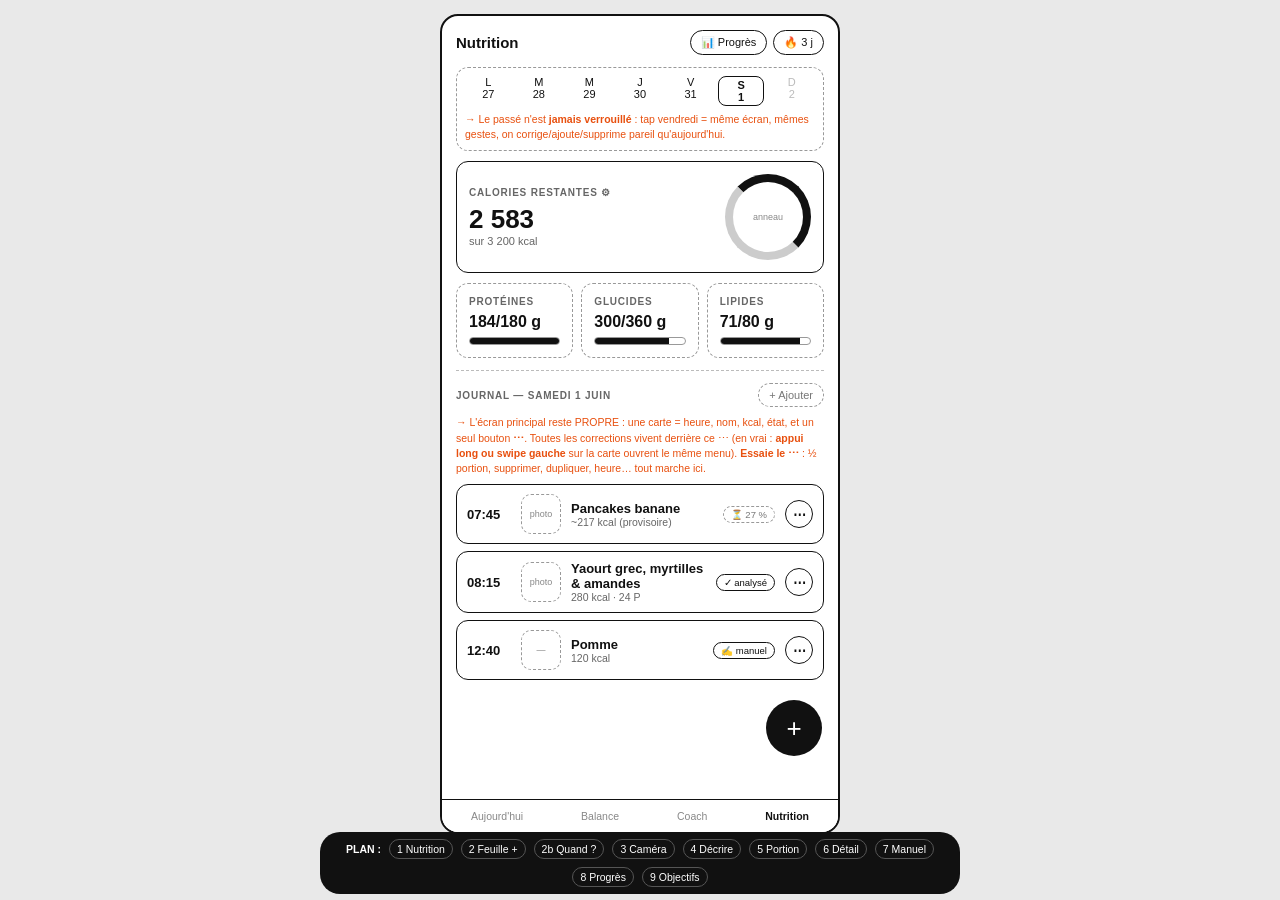
==== blueprint-nutrition.html @ a374f102 "Blueprint Nutrition v3 : couche corrections vie-réelle — menu ⋯ par carte (fractions ½/¼/×2, dupliqu" ====
<!doctype html>
<html lang="fr">
<head>
<meta charset="utf-8">
<meta name="viewport" content="width=device-width,initial-scale=1">
<title>FLINT — Blueprint Nutrition v3 (architecture, zéro design)</title>
<style>
*{box-sizing:border-box;margin:0;font-family:-apple-system,'Helvetica Neue',Arial,sans-serif}
body{background:#E9E9E9;color:#111;display:flex;justify-content:center;padding:14px 0 40px}
.phone{width:400px;max-width:100vw;background:#fff;min-height:820px;position:relative;border:2px solid #111;border-radius:18px;overflow:hidden}
.tools{position:fixed;left:50%;transform:translateX(-50%);bottom:6px;z-index:99;background:#111;color:#fff;font-size:10.5px;padding:7px 10px;border-radius:20px;display:flex;gap:8px;flex-wrap:wrap;justify-content:center;max-width:96vw}
.tools a{color:#fff;text-decoration:none;border:1px solid #555;border-radius:10px;padding:3px 7px;cursor:pointer;white-space:nowrap}
.tools a:hover{background:#333}
.scr{display:none;padding:14px 14px 90px}
.scr.on{display:block}
.bar{display:flex;align-items:center;justify-content:space-between;gap:8px;margin-bottom:12px}
.bar .t{font-weight:800;font-size:15px}
.btn,.chip{border:1.5px solid #111;border-radius:10px;padding:7px 10px;font-size:12px;background:#fff;cursor:pointer;display:inline-flex;align-items:center;gap:6px}
.btn.pri{background:#111;color:#fff}
.chip{border-radius:20px;font-size:11px;padding:5px 10px}
.chip.ghost{border-style:dashed;color:#777;border-color:#999}
.chip.on{background:#111;color:#fff}
.box{border:1.5px dashed #999;border-radius:12px;padding:12px;margin-bottom:10px}
.box.solid{border-style:solid;border-color:#111}
.k{font-size:10px;font-weight:800;letter-spacing:.08em;text-transform:uppercase;color:#666;margin-bottom:6px}
.big{font-size:26px;font-weight:800}
.row{display:flex;align-items:center;gap:10px}
.row .sp{flex:1}
.grid2{display:grid;grid-template-columns:1fr 1fr;gap:8px}
.grid3{display:grid;grid-template-columns:1fr 1fr 1fr;gap:8px}
.note{display:block;font-size:10.5px;color:#E8500F;margin-top:6px;line-height:1.45}
.note b{font-weight:800}
.thumb{width:40px;height:40px;border:1.5px dashed #999;border-radius:10px;display:grid;place-items:center;font-size:9px;color:#888;flex:none}
.meal{border:1.5px solid #111;border-radius:12px;padding:9px 10px;margin-bottom:7px;cursor:pointer;background:#fff;display:flex;align-items:center;gap:10px}
.meal.hl{outline:3px solid #E8500F}
.meal .hr{font-size:13px;font-weight:800;width:44px;flex:none;font-variant-numeric:tabular-nums}
.meal .mid{min-width:0}
.meal .nm{font-size:13px;font-weight:700}
.meal .st{font-size:10.5px;color:#666}
.state{font-size:9.5px;border:1px solid #111;border-radius:10px;padding:2px 7px;white-space:nowrap;margin-left:auto;flex:none}
.state.pend{border-style:dashed;color:#777;border-color:#999}
.dots{width:28px;height:28px;border:1.5px solid #111;border-radius:50%;display:grid;place-items:center;font-weight:800;flex:none;font-size:13px}
.fab{position:absolute;right:16px;bottom:76px;width:56px;height:56px;border-radius:50%;background:#111;color:#fff;font-size:26px;display:grid;place-items:center;cursor:pointer;z-index:5}
.nav{position:absolute;left:0;right:0;bottom:0;border-top:1.5px solid #111;background:#fff;display:flex;justify-content:space-around;padding:10px 0;font-size:10.5px}
.nav span{cursor:pointer;color:#888}.nav .on{color:#111;font-weight:800}
.ring{width:86px;height:86px;border:8px solid #ccc;border-top-color:#111;border-right-color:#111;border-radius:50%;flex:none;display:grid;place-items:center;font-size:9px;color:#888}
.mini{width:100%;height:8px;border:1px solid #999;border-radius:6px;margin-top:6px;overflow:hidden}
.mini i{display:block;height:100%;background:#111}
.tabs{display:flex;gap:6px;margin-bottom:10px;flex-wrap:wrap}
.input{border:1.5px solid #111;border-radius:12px;padding:11px;font-size:13px;color:#888;margin-bottom:10px;cursor:text}
.li{display:flex;align-items:center;gap:10px;border:1.5px solid #111;border-radius:12px;padding:9px 10px;margin-bottom:7px}
.li .n{font-size:13px;font-weight:700}
.li .d{font-size:10.5px;color:#666}
.plus{margin-left:auto;width:32px;height:32px;border:1.5px solid #111;border-radius:50%;display:grid;place-items:center;font-weight:800;cursor:pointer;flex:none}
.stp{display:flex;align-items:center;gap:12px;border:1.5px solid #111;border-radius:12px;padding:9px 12px;justify-content:center;font-weight:800}
.stp b{font-size:18px;cursor:pointer;padding:0 8px;user-select:none}
.sheet{position:absolute;left:8px;right:8px;bottom:70px;background:#fff;border:2px solid #111;border-radius:16px;padding:14px;z-index:9}
.opt{border:1.5px solid #111;border-radius:12px;padding:14px 10px;text-align:center;font-size:12.5px;font-weight:700;cursor:pointer}
.opt small{display:block;font-weight:400;font-size:10px;color:#666;margin-top:3px}
.opt.pri{border-width:2.5px}
.cam{border:2px solid #111;border-radius:14px;background:#ddd;height:300px;position:relative;margin-bottom:10px}
.cam .corner{position:absolute;width:26px;height:26px;border:3px solid #111}
.cam .c1{top:12px;left:12px;border-right:0;border-bottom:0}.cam .c2{top:12px;right:12px;border-left:0;border-bottom:0}
.cam .c3{bottom:12px;left:12px;border-right:0;border-top:0}.cam .c4{bottom:12px;right:12px;border-left:0;border-top:0}
.cam .lab{position:absolute;inset:0;display:grid;place-items:center;color:#888;font-size:11px}
.shutter{width:64px;height:64px;border:4px solid #111;border-radius:50%;margin:0 auto;cursor:pointer;display:grid;place-items:center;font-size:9px;color:#888}
.toast{position:absolute;left:14px;right:14px;bottom:140px;background:#111;color:#fff;border-radius:12px;padding:11px 12px;font-size:12px;display:none;z-index:40}
.toast.on{display:flex;gap:10px;align-items:center}
.toast u{cursor:pointer;margin-left:auto;font-weight:800}
hr{border:0;border-top:1.5px dashed #bbb;margin:12px 0}
.whenchip{background:#111;color:#fff;border-radius:20px;font-size:11px;padding:5px 11px;cursor:pointer;display:inline-flex;gap:6px}
.qw{border:1.5px solid #111;border-radius:12px;padding:12px;text-align:center;font-size:12.5px;font-weight:700;cursor:pointer}
.qw small{display:block;font-weight:400;font-size:10px;color:#666;margin-top:2px}
/* menu contextuel carte */
.ctxbg{position:absolute;inset:0;background:rgba(0,0,0,.3);z-index:30;display:none}
.ctxbg.on{display:block}
.ctx{position:absolute;left:8px;right:8px;bottom:70px;background:#fff;border:2px solid #111;border-radius:16px;padding:14px}
.frac{display:flex;gap:6px}
.frac .chip{flex:1;justify-content:center;font-weight:800}
</style>
</head>
<body>
<div class="phone">

<!-- ════════ 1. NUTRITION (onglet FLINT) ════════ -->
<section class="scr on" id="home">
  <div class="bar">
    <span class="t">Nutrition</span>
    <span class="row" style="gap:6px">
      <span class="chip" onclick="go('trends')">📊 Progrès</span>
      <span class="chip">🔥 3 j</span>
    </span>
  </div>

  <div class="box" style="padding:8px">
    <div class="grid3" style="grid-template-columns:repeat(7,1fr);gap:4px;text-align:center;font-size:11px">
      <span style="cursor:pointer">L<br>27</span><span style="cursor:pointer">M<br>28</span><span style="cursor:pointer">M<br>29</span>
      <span style="cursor:pointer">J<br>30</span><span style="cursor:pointer" onclick="toast('Journal + anneau basculent sur vendredi — tout y est éditable pareil')">V<br>31</span>
      <span style="border:1.5px solid #111;border-radius:8px;padding:2px 0;font-weight:800">S<br>1</span><span style="color:#bbb">D<br>2</span>
    </div>
    <span class="note">→ Le passé n'est <b>jamais verrouillé</b> : tap vendredi = même écran, mêmes gestes,
    on corrige/ajoute/supprime pareil qu'aujourd'hui.</span>
  </div>

  <div class="box solid" onclick="go('goals')">
    <div class="row">
      <div>
        <div class="k">Calories restantes ⚙︎</div>
        <div class="big">2 583</div>
        <div style="font-size:11px;color:#666">sur 3 200 kcal</div>
      </div>
      <span class="sp"></span>
      <div class="ring">anneau</div>
    </div>
  </div>

  <div class="grid3">
    <div class="box" style="margin:0" onclick="go('trends')"><div class="k">Protéines</div><div style="font-weight:800">184/180 g</div><div class="mini"><i style="width:100%"></i></div></div>
    <div class="box" style="margin:0" onclick="go('trends')"><div class="k">Glucides</div><div style="font-weight:800">300/360 g</div><div class="mini"><i style="width:83%"></i></div></div>
    <div class="box" style="margin:0" onclick="go('trends')"><div class="k">Lipides</div><div style="font-weight:800">71/80 g</div><div class="mini"><i style="width:89%"></i></div></div>
  </div>

  <hr>
  <div class="row" style="margin-bottom:8px"><span class="k" style="margin:0">Journal — samedi 1 juin</span><span class="sp"></span><span class="chip ghost" onclick="openSheet()">+ Ajouter</span></div>
  <span class="note" style="margin:0 0 8px">→ L'écran principal reste PROPRE : une carte = heure, nom, kcal, état, et un seul
  bouton <b>⋯</b>. Toutes les corrections vivent derrière ce ⋯ (en vrai : <b>appui long ou swipe gauche</b> sur la carte
  ouvrent le même menu). <b>Essaie le ⋯</b> : ½ portion, supprimer, dupliquer, heure… tout marche ici.</span>

  <div id="tl">
    <div class="meal" data-min="465" data-kcal="217" onclick="go('mealdetail')">
      <span class="hr">07:45</span><span class="thumb">photo</span>
      <div class="mid"><div class="nm">Pancakes banane</div><div class="st">~217 kcal (provisoire)</div></div>
      <span class="state pend">⏳ 27 %</span>
      <span class="dots" onclick="event.stopPropagation();openCtx(this.parentNode)">⋯</span>
    </div>
    <div class="meal" data-min="495" data-kcal="280" onclick="go('mealdetail')">
      <span class="hr">08:15</span><span class="thumb">photo</span>
      <div class="mid"><div class="nm">Yaourt grec, myrtilles &amp; amandes</div><div class="st">280 kcal · 24 P</div></div>
      <span class="state">✓ analysé</span>
      <span class="dots" onclick="event.stopPropagation();openCtx(this.parentNode)">⋯</span>
    </div>
    <div class="meal" data-min="760" data-kcal="120" onclick="go('mealdetail')">
      <span class="hr">12:40</span><span class="thumb">—</span>
      <div class="mid"><div class="nm">Pomme</div><div class="st">120 kcal</div></div>
      <span class="state">✍️ manuel</span>
      <span class="dots" onclick="event.stopPropagation();openCtx(this.parentNode)">⋯</span>
    </div>
  </div>

  <div class="fab" onclick="openSheet()">+</div>
  <div class="nav"><span>Aujourd'hui</span><span>Balance</span><span>Coach</span><span class="on">Nutrition</span></div>
</section>

<!-- ════════ MENU CONTEXTUEL DE CARTE (le cœur de la v3) ════════ -->
<div class="ctxbg" id="ctxbg" onclick="closeCtx()">
  <div class="ctx" onclick="event.stopPropagation()">
    <div class="row" style="margin-bottom:10px"><span class="t" id="ctxName" style="font-weight:800;font-size:14px">Repas</span><span class="sp"></span><span class="chip" onclick="closeCtx()">✕</span></div>

    <div class="k">J'en ai mangé…</div>
    <div class="frac">
      <span class="chip" onclick="portionCtx(0.25)">¼</span>
      <span class="chip" onclick="portionCtx(0.5)">½</span>
      <span class="chip" onclick="portionCtx(0.75)">¾</span>
      <span class="chip" onclick="portionCtx(1.5)">×1½</span>
      <span class="chip" onclick="portionCtx(2)">×2</span>
    </div>
    <span class="note">→ LE cas n°1 de la vraie vie : « j'ai pas fini mon assiette » / « je me suis resservi ».
    <b>2 gestes depuis le journal</b> (⋯ puis ½), les kcal du repas ET l'anneau se recalculent. Annulable.</span>
    <hr>
    <div class="grid2">
      <span class="btn" onclick="closeCtx();go('mealdetail')">✏️ Modifier le plat</span>
      <span class="btn" onclick="retimeCtx()">🕐 Changer l'heure</span>
      <span class="btn" onclick="dupCtx()">🔁 Dupliquer</span>
      <span class="btn" style="color:#B00" onclick="delCtx()">🗑 Supprimer</span>
    </div>
    <span class="note">→ Modifier = détail complet (ingrédients, grammes, remplacement).
    Supprimer = retrait immédiat + toast « Annuler » 5 s — <b>jamais de popup « êtes-vous sûr ? »</b>,
    l'annulation vaut mieux que la confirmation.</span>
  </div>
</div>

<!-- ════════ 2. FEUILLE D'AJOUT ════════ -->
<section class="scr" id="sheet">
  <div style="opacity:.25;pointer-events:none">
    <div class="bar"><span class="t">Nutrition</span><span class="chip">🔥 3 j</span></div>
    <div class="box solid"><div class="k">Calories restantes</div><div class="big">2 583</div></div>
    <div class="box">journal…</div>
  </div>
  <div class="sheet">
    <div class="row" style="margin-bottom:10px">
      <span class="k" style="margin:0">Ajouter un repas</span><span class="sp"></span>
      <span class="whenchip" onclick="openWhen('sheet')">🕐 <span class="wlab">Maintenant (19:32)</span> ▾</span>
    </div>
    <div class="grid2">
      <div class="opt pri" onclick="go('camera')">📷 Scanner<small>photo → IA</small></div>
      <div class="opt" onclick="go('camera')">▮▮ Code-barres<small>produit emballé</small></div>
      <div class="opt" onclick="go('search')">🔎 Décrire / chercher<small>texte ou dictée</small></div>
      <div class="opt" onclick="go('search')">⭐ Mes aliments<small>favoris, récents</small></div>
    </div>
    <hr>
    <div class="k">Rejouer</div>
    <div class="li"><div><div class="n">Salade poulet quinoa</div><div class="d">hier midi · 584 kcal</div></div><span class="plus" onclick="addMeal('Salade poulet quinoa','584','✓')">+</span></div>
    <div class="li"><div><div class="n">Omelette 3 œufs</div><div class="d">4× cette semaine · 310 kcal</div></div><span class="plus" onclick="addMeal('Omelette 3 œufs','310','✓')">+</span></div>
    <div style="text-align:center;margin-top:8px"><span class="chip" onclick="go('home')">✕ Fermer</span></div>
  </div>
</section>

<!-- ════════ 2b. QUAND ? ════════ -->
<section class="scr" id="when">
  <div class="bar"><span class="btn" onclick="backFromWhen()">‹</span><span class="t">Quand l'as-tu mangé ?</span><span></span></div>
  <div class="grid2">
    <div class="qw" onclick="setWhen('Maintenant (19:32)',1172)">Maintenant<small>19:32</small></div>
    <div class="qw" onclick="setWhen('Ce matin (08:00)',480)">Ce matin<small>~08:00</small></div>
    <div class="qw" onclick="setWhen('Ce midi (12:30)',750)">Ce midi<small>~12:30</small></div>
    <div class="qw" onclick="setWhen('Cet aprèm (16:30)',990)">Cet aprèm<small>~16:30</small></div>
  </div>
  <hr>
  <div class="k">Heure précise</div>
  <div class="row" style="justify-content:center;gap:14px">
    <span class="stp"><b onclick="bumpH(-1)">−</b><span id="wh">19</span> h <b onclick="bumpH(1)">+</b></span>
    <span class="stp"><b onclick="bumpM(-5)">−</b><span id="wm">30</span> min <b onclick="bumpM(5)">+</b></span>
  </div>
  <div style="text-align:center;margin-top:14px"><span class="btn pri" onclick="setWhenCustom()">Valider cette heure</span></div>
  <span class="note" style="text-align:center">→ Ce même écran sert à l'ajout ET au « Changer l'heure » d'un repas existant
  (le journal se re-trie tout seul après).</span>
</section>

<!-- ════════ 3. CAMÉRA ════════ -->
<section class="scr" id="camera">
  <div class="bar"><span class="btn" onclick="go('home')">✕</span><span class="t">Scanner</span><span class="whenchip" onclick="openWhen('camera')">🕐 <span class="wlab">Maintenant (19:32)</span></span></div>
  <div style="text-align:center;font-size:12px;color:#666;margin-bottom:8px">Cadre ton repas pour commencer</div>
  <div class="cam"><span class="corner c1"></span><span class="corner c2"></span><span class="corner c3"></span><span class="corner c4"></span><span class="lab">viseur caméra</span></div>
  <div class="tabs" style="justify-content:center">
    <span class="chip on">Scan repas</span><span class="chip">Code-barres</span><span class="chip">Étiquette</span><span class="chip" onclick="toast('Galerie : photo prise plus tôt → pense à régler l\'heure 🕐')">Galerie</span>
  </div>
  <div class="row" style="justify-content:center;gap:26px">
    <span class="chip">⚡</span>
    <span class="shutter" onclick="addMeal('Repas scanné','—','⏳')">déclench.</span>
    <span class="chip" style="visibility:hidden">.</span>
  </div>
  <span class="note" style="text-align:center">→ Shutter = retour direct au journal, carte ⏳ insérée à l'heure choisie. Jamais d'attente.</span>
</section>

<!-- ════════ 4. DÉCRIRE / CHERCHER ════════ -->
<section class="scr" id="search">
  <div class="bar"><span class="btn" onclick="go('home')">‹</span><span class="t">Ajouter un aliment</span><span class="whenchip" onclick="openWhen('search')">🕐 <span class="wlab">Maintenant (19:32)</span></span></div>
  <div class="tabs"><span class="chip on">Tous</span><span class="chip">Mes aliments</span><span class="chip">Mes repas</span><span class="chip">Enregistrés</span></div>
  <div class="input" onclick="toast('« 2 œufs et du pain beurré » → 3 items quantifiés d\'un coup')">🔎 Décris ce que tu as mangé…</div>
  <div class="k">Suggestions (heure + habitudes)</div>
  <div class="li"><div><div class="n">Beurre de cacahuète</div><div class="d">94 kcal · 1 c. à soupe (16 g)</div></div><span class="plus" onclick="addMeal('Beurre de cacahuète','94','✓')">+</span></div>
  <div class="li" onclick="go('fooddetail')"><div><div class="n">Avocat</div><div class="d">130 kcal · ½ moyen (100 g)</div></div><span class="plus" onclick="event.stopPropagation();addMeal('Avocat','130','✓')">+</span></div>
  <div class="li"><div><div class="n">Œuf</div><div class="d">74 kcal · 1 gros</div></div><span class="plus" onclick="addMeal('Œuf','74','✓')">+</span></div>
  <hr>
  <div class="grid2">
    <span class="btn" onclick="go('manual')">📝 Ajout manuel</span>
    <span class="btn" onclick="toast('Dictée : « riz poulet brocoli 600 g » → même pipeline que le texte')">🎙️ Dictée vocale</span>
  </div>
</section>

<!-- ════════ 5. FICHE PORTION ════════ -->
<section class="scr" id="fooddetail">
  <div class="bar"><span class="btn" onclick="go('search')">‹</span><span class="t">Avocat</span><span class="chip">☆ Enregistrer</span></div>
  <div class="box solid">
    <div class="k">Portion</div>
    <div class="stp"><b>−</b> 100 g <b>+</b></div>
    <div class="tabs" style="margin-top:8px"><span class="chip on">g</span><span class="chip">½ pièce</span><span class="chip">pièce</span></div>
    <div class="row" style="margin-top:10px;font-size:12px"><span><b>130</b> kcal</span><span class="sp"></span><span>1,3 P · 8,5 G · 11,7 L</span></div>
  </div>
  <div class="row" style="margin-bottom:12px">
    <span class="k" style="margin:0">Mangé :</span>
    <span class="whenchip" onclick="openWhen('fooddetail')">🕐 <span class="wlab">Maintenant (19:32)</span> ▾</span>
  </div>
  <span class="btn pri" style="width:100%;justify-content:center" onclick="addMeal('Avocat 100 g','130','✓')">Ajouter</span>
</section>

<!-- ════════ 6. DÉTAIL REPAS (modifier fin) ════════ -->
<section class="scr" id="mealdetail">
  <div class="bar"><span class="btn" onclick="go('home')">‹</span><span class="t">Yaourt grec, myrtilles &amp; amandes</span><span class="chip" onclick="toast('= le même menu ⋯ que sur la carte du journal')">⋯</span></div>
  <div class="box" style="height:90px;display:grid;place-items:center;color:#888">photo + pastilles de détection</div>
  <div class="row" style="margin-bottom:8px"><span class="chip">✨ IA · estimé</span><span class="whenchip" onclick="openWhen('mealdetail')">🕐 08:15 ▾</span><span class="chip" onclick="toast('Déplacer : Hier / Avant-hier / 📅 choisir — le repas change de jour')">📅 Samedi ▾</span></div>
  <span class="note" style="margin-bottom:8px">→ Heure ET jour modifiables ici : « en fait c'était hier soir » = 2 taps.</span>

  <div class="box solid">
    <div class="k">Portion mangée</div>
    <div class="frac">
      <span class="chip" onclick="toast('Tout le repas ×¼ — kcal, macros, anneau recalculés')">¼</span>
      <span class="chip" onclick="toast('Tout le repas ×½')">½</span>
      <span class="chip" onclick="toast('Tout le repas ×¾')">¾</span>
      <span class="chip on">×1</span>
      <span class="chip" onclick="toast('Resservi : ×1½')">×1½</span>
      <span class="chip" onclick="toast('Resservi : ×2')">×2</span>
    </div>
    <span class="note">→ Le même réglage que dans le menu ⋯, ici en persistant. Il scale TOUS les ingrédients d'un coup —
    pas besoin de refaire chaque grammage quand on n'a pas fini son assiette.</span>
  </div>

  <div class="grid2" style="margin-bottom:8px">
    <div class="box solid" style="margin:0"><div class="k">Calories</div><div class="big" style="font-size:20px">280</div></div>
    <div class="box solid" style="margin:0"><div class="k">Macros</div><div style="font-size:12px;font-weight:700">24 P · 21 G · 11 L</div><div class="k" style="margin-top:4px">Score santé 8/10</div></div>
  </div>

  <div class="k">Aliments — tap un ingrédient pour agir dessus</div>
  <div class="li" onclick="toast('Ingrédient : Remplacer (l\'IA a vu du poulet, c\'était du tofu) / Supprimer / Grammes')">
    <div><div class="n">Yaourt grec 0 %</div><div class="d">150 g · 89 kcal</div></div>
    <span class="stp" style="padding:3px 8px;font-size:11px"><b>−</b>150<b>+</b></span><span class="plus">✕</span>
  </div>
  <div class="li" onclick="toast('Remplacer / Supprimer / Grammes')">
    <div><div class="n">Myrtilles</div><div class="d">80 g · 46 kcal</div></div>
    <span class="stp" style="padding:3px 8px;font-size:11px"><b>−</b>80<b>+</b></span><span class="plus">✕</span>
  </div>
  <div class="li" onclick="toast('Remplacer / Supprimer / Grammes')">
    <div><div class="n">Amandes</div><div class="d">20 g · 116 kcal</div></div>
    <span class="stp" style="padding:3px 8px;font-size:11px"><b>−</b>20<b>+</b></span><span class="plus">✕</span>
  </div>
  <div class="chip ghost" onclick="go('search')">+ Ajouter un ingrédient oublié par l'IA</div>
  <span class="note">→ Tap sur un ingrédient = mini-menu <b>Remplacer / Supprimer / Grammes</b>. « Remplacer » ouvre la recherche
  et garde le grammage (poulet 150 g → tofu 150 g). C'est la réparation de l'erreur d'IA la plus courante.</span>
  <hr>
  <div class="grid2">
    <span class="btn" onclick="toast('Dupliqué à Maintenant — modifiable ensuite')">🔁 Dupliquer</span>
    <span class="btn" onclick="toast('Nouvelle photo → nouvelle analyse, l\'historique est gardé')">📷 Re-analyser</span>
    <span class="btn" onclick="toast('☆ Enregistré dans Mes repas — re-loggable en 1 tap')">☆ Enregistrer ce repas</span>
    <span class="btn" style="color:#B00" onclick="toast('Supprimé — Annuler (5 s)')">🗑 Supprimer</span>
  </div>
</section>

<!-- ════════ 7. AJOUT MANUEL ════════ -->
<section class="scr" id="manual">
  <div class="bar"><span class="btn" onclick="go('search')">‹</span><span class="t">Ajout manuel</span><span class="whenchip" onclick="openWhen('manual')">🕐 <span class="wlab">Maintenant (19:32)</span></span></div>
  <div class="input">Nom du plat</div>
  <div class="input">Calories (kcal) — requis</div>
  <div class="grid3">
    <div class="input" style="margin:0">P (g)</div><div class="input" style="margin:0">G (g)</div><div class="input" style="margin:0">L (g)</div>
  </div>
  <span class="note" style="margin:8px 0">→ Kcal seules requises, macros optionnelles : le secours ne bloque jamais.</span>
  <span class="btn pri" style="width:100%;justify-content:center" onclick="addMeal('Plat maison','450','✍️')">Ajouter</span>
</section>

<!-- ════════ 8. PROGRÈS ════════ -->
<section class="scr" id="trends">
  <div class="bar"><span class="btn" onclick="go('home')">‹</span><span class="t">Progrès</span><span class="chip">7 j / 30 j</span></div>
  <div class="box solid"><div class="k">Calories vs objectif — 7 jours</div><div style="height:70px;display:grid;place-items:center;color:#888;font-size:11px">barres quotidiennes + ligne objectif</div></div>
  <div class="box"><div class="k">Moyennes macros</div><div style="font-size:12px">P 168 g · G 310 g · L 74 g / jour</div><div class="k" style="margin-top:6px">Adhérence protéines : 6 j / 7 ✓</div></div>
  <div class="box"><div class="k">Corrélation FLINT</div><div style="font-size:12px">Jours ≥ objectif protéines → récup moyenne <b>+9 pts</b></div></div>
</section>

<!-- ════════ 9. OBJECTIFS ════════ -->
<section class="scr" id="goals">
  <div class="bar"><span class="btn" onclick="go('home')">‹</span><span class="t">Objectifs</span><span></span></div>
  <div class="tabs"><span class="chip">Sèche</span><span class="chip on">Maintien</span><span class="chip">Prise de masse</span></div>
  <div class="box solid"><div class="k">Budget calorique</div><div class="big" style="font-size:20px">2 400 + activité</div></div>
  <div class="box"><div class="k">Répartition macros</div><div style="font-size:12px">P 2 g/kg · G 45 % · L 25 % (curseurs)</div></div>
</section>

<div class="toast" id="toast"><span id="toastmsg">Ajouté ✓</span><u id="toastact" onclick="toastAct()">OK</u></div>
</div>

<div class="tools">
  <b style="align-self:center">PLAN&nbsp;:</b>
  <a onclick="go('home')">1 Nutrition</a><a onclick="openSheet()">2 Feuille +</a><a onclick="go('when')">2b Quand ?</a>
  <a onclick="go('camera')">3 Caméra</a><a onclick="go('search')">4 Décrire</a><a onclick="go('fooddetail')">5 Portion</a>
  <a onclick="go('mealdetail')">6 Détail</a><a onclick="go('manual')">7 Manuel</a><a onclick="go('trends')">8 Progrès</a><a onclick="go('goals')">9 Objectifs</a>
</div>

<script>
function go(id){document.querySelectorAll('.scr').forEach(s=>s.classList.remove('on'));document.getElementById(id).classList.add('on');window.scrollTo(0,0)}

/* ── toast avec Annuler ── */
var _t,UNDO=null;
function toast(m,undoFn){var t=document.getElementById('toast');document.getElementById('toastmsg').textContent=m;
 UNDO=undoFn||null;document.getElementById('toastact').textContent=UNDO?'Annuler':'OK';
 t.classList.add('on');clearTimeout(_t);_t=setTimeout(function(){t.classList.remove('on');UNDO=null},4500)}
function toastAct(){if(UNDO){UNDO();UNDO=null;document.getElementById('toastmsg').textContent='Annulé ✓';document.getElementById('toastact').textContent='OK';
 clearTimeout(_t);_t=setTimeout(function(){document.getElementById('toast').classList.remove('on')},1200)}
 else document.getElementById('toast').classList.remove('on')}

/* ── état « quand » ── */
var W={label:'Maintenant (19:32)',min:1172}, whenBack='sheet', RETIME=null;
function fmt(min){var h=Math.floor(min/60),m=min%60;return (h<10?'0':'')+h+':'+(m<10?'0':'')+m}
function syncWhen(){document.querySelectorAll('.wlab').forEach(function(e){e.textContent=W.label})}
function openWhen(back){whenBack=back;document.getElementById('wh').textContent=Math.floor(W.min/60);document.getElementById('wm').textContent=W.min%60;go('when')}
function backFromWhen(){RETIME=null;go(whenBack)}
function setWhen(label,min){
 if(RETIME){var el=RETIME;RETIME=null;var prev=+el.dataset.min;
   el.dataset.min=min;el.querySelector('.hr').textContent=fmt(min);resort(el);go('home');el.scrollIntoView({block:'center'});
   toast('Heure changée → '+fmt(min)+' — journal re-trié',function(){el.dataset.min=prev;el.querySelector('.hr').textContent=fmt(prev);resort(el)});
   return}
 W={label:label,min:min};syncWhen();go(whenBack);toast('Heure réglée : '+label)}
function setWhenCustom(){var h=+document.getElementById('wh').textContent,m=+document.getElementById('wm').textContent;setWhen(fmt(h*60+m),h*60+m)}
function bumpH(d){var e=document.getElementById('wh');e.textContent=Math.min(23,Math.max(0,+e.textContent+d))}
function bumpM(d){var e=document.getElementById('wm');e.textContent=(+e.textContent+d+60)%60}
function openSheet(){W={label:'Maintenant (19:32)',min:1172};syncWhen();go('sheet')}

/* ── journal : insertion + tri ── */
function resort(el){var tl=document.getElementById('tl');el.remove();var rows=[].slice.call(tl.children),ins=null;
 for(var i=0;i<rows.length;i++){if(+rows[i].dataset.min>+el.dataset.min){ins=rows[i];break}}tl.insertBefore(el,ins)}
function addMeal(name,kcal,state){
 var tl=document.getElementById('tl');
 var d=document.createElement('div');d.className='meal hl';d.dataset.min=W.min;d.dataset.kcal=kcal==='—'?0:+kcal;
 d.onclick=function(){go('mealdetail')};
 d.innerHTML='<span class="hr">'+fmt(W.min)+'</span><span class="thumb">'+(state==='⏳'?'photo':'—')+'</span>'
  +'<div class="mid"><div class="nm">'+name+'</div><div class="st">'+(state==='⏳'?'analyse…':kcal+' kcal')+'</div></div>'
  +'<span class="state'+(state==='⏳'?' pend':'')+'">'+(state==='⏳'?'⏳ analyse':state+' ajouté')+'</span>'
  +'<span class="dots">⋯</span>';
 d.querySelector('.dots').onclick=function(e){e.stopPropagation();openCtx(d)};
 var rows=[].slice.call(tl.children),ins=null;
 for(var i=0;i<rows.length;i++){if(+rows[i].dataset.min>W.min){ins=rows[i];break}}
 tl.insertBefore(d,ins);
 go('home');d.scrollIntoView({block:'center'});
 setTimeout(function(){d.classList.remove('hl')},2200);
 toast('Inséré à '+fmt(W.min)+' ✓',function(){d.remove()});
 W={label:'Maintenant (19:32)',min:1172};syncWhen();
}

/* ── menu contextuel ── */
var CTX=null;
function openCtx(el){CTX=el;document.getElementById('ctxName').textContent=el.querySelector('.nm').textContent;document.getElementById('ctxbg').classList.add('on')}
function closeCtx(){document.getElementById('ctxbg').classList.remove('on')}
function portionCtx(f){if(!CTX)return;var el=CTX;
 if(!el.dataset.base)el.dataset.base=el.dataset.kcal;
 var prevK=el.dataset.kcal,prevSt=el.querySelector('.st').textContent;
 var k=Math.round(+el.dataset.base*f);el.dataset.kcal=k;
 var lab={0.25:'¼',0.5:'½',0.75:'¾',1.5:'×1½',2:'×2'}[f]||'';
 el.querySelector('.st').textContent=k+' kcal'+(f!==1?' · '+lab+' portion':'');
 closeCtx();el.classList.add('hl');setTimeout(function(){el.classList.remove('hl')},1500);
 toast(lab+' portion → '+k+' kcal (anneau recalculé)',function(){el.dataset.kcal=prevK;el.querySelector('.st').textContent=prevSt})}
function delCtx(){if(!CTX)return;var el=CTX,parent=el.parentNode,next=el.nextSibling;
 el.remove();closeCtx();
 toast('Supprimé',function(){parent.insertBefore(el,next)})}
function dupCtx(){if(!CTX)return;var name=CTX.querySelector('.nm').textContent,k=CTX.dataset.kcal;
 closeCtx();W={label:'Maintenant (19:32)',min:1172};addMeal(name,String(k),'✓')}
function retimeCtx(){if(!CTX)return;RETIME=CTX;closeCtx();whenBack='home';
 document.getElementById('wh').textContent=Math.floor(+CTX.dataset.min/60);document.getElementById('wm').textContent=+CTX.dataset.min%60;go('when')}
</script>
</body>
</html>
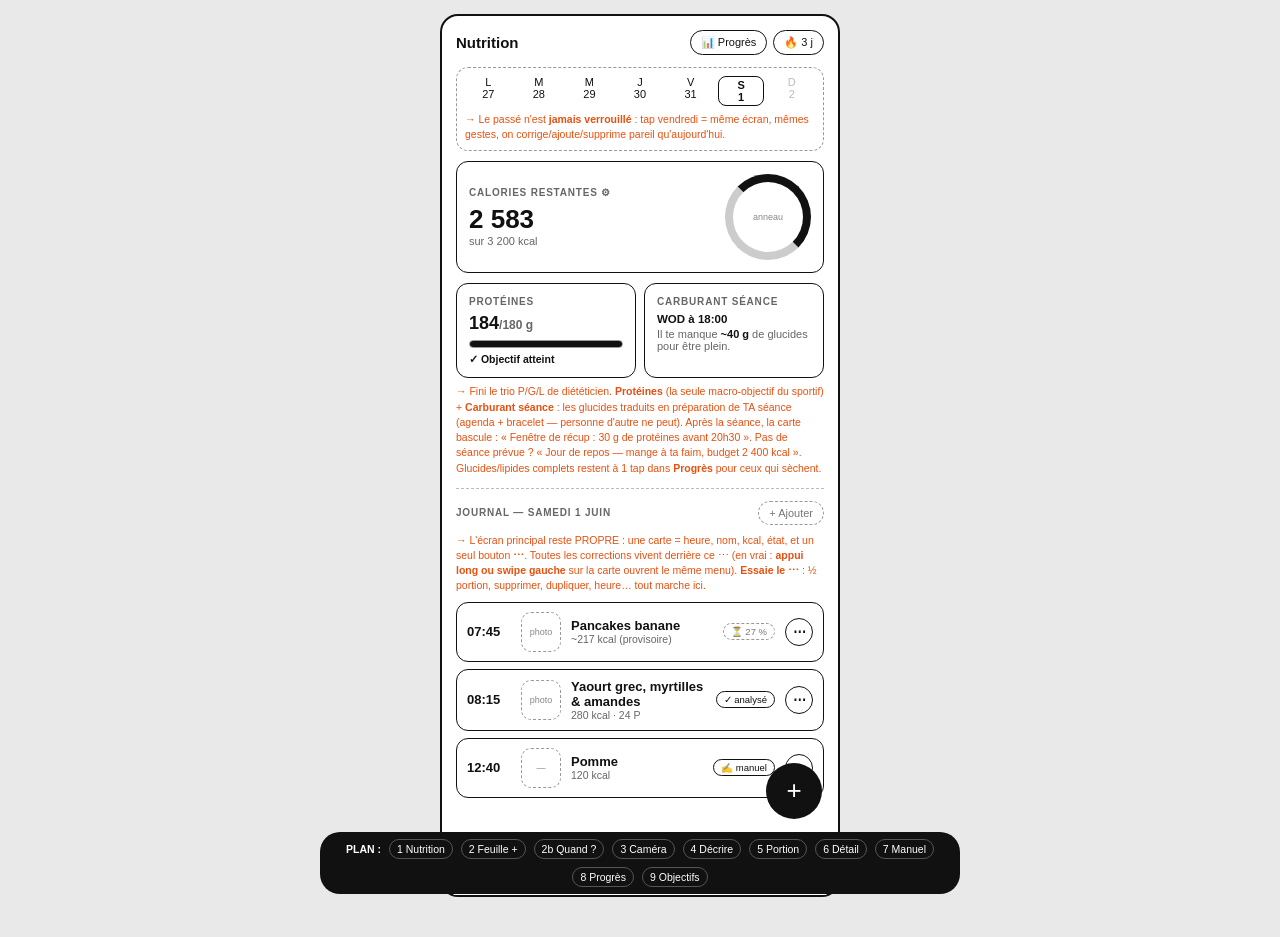
==== commit 61db737a: "Blueprint v3.2 : P/G/L remplacé par Protéines + Carburant séance (glucides contextualisés à la séanc" ====
--- a/blueprint-nutrition.html
+++ b/blueprint-nutrition.html
@@ -71,6 +71,14 @@
 .whenchip{background:#111;color:#fff;border-radius:20px;font-size:11px;padding:5px 11px;cursor:pointer;display:inline-flex;gap:6px}
 .qw{border:1.5px solid #111;border-radius:12px;padding:12px;text-align:center;font-size:12.5px;font-weight:700;cursor:pointer}
 .qw small{display:block;font-weight:400;font-size:10px;color:#666;margin-top:2px}
+/* roues déroulantes iOS */
+.pick{position:relative;display:flex;gap:6px;border:1.5px solid #111;border-radius:14px;padding:0 8px;background:#fff}
+.wheel{flex:1;height:160px;overflow-y:auto;scroll-snap-type:y mandatory;text-align:center;scrollbar-width:none;-webkit-overflow-scrolling:touch}
+.wheel::-webkit-scrollbar{display:none}
+.wheel::before,.wheel::after{content:'';display:block;height:64px}
+.wheel .it{height:32px;line-height:32px;scroll-snap-align:center;font-size:14px;font-weight:700;color:#aaa;cursor:pointer}
+.wheel .it.on{color:#111}
+.sel{position:absolute;left:8px;right:8px;top:50%;height:32px;transform:translateY(-50%);border-top:2px solid #111;border-bottom:2px solid #111;pointer-events:none}
 /* menu contextuel carte */
 .ctxbg{position:absolute;inset:0;background:rgba(0,0,0,.3);z-index:30;display:none}
 .ctxbg.on{display:block}
@@ -114,11 +122,24 @@
     </div>
   </div>
 
-  <div class="grid3">
-    <div class="box" style="margin:0" onclick="go('trends')"><div class="k">Protéines</div><div style="font-weight:800">184/180 g</div><div class="mini"><i style="width:100%"></i></div></div>
-    <div class="box" style="margin:0" onclick="go('trends')"><div class="k">Glucides</div><div style="font-weight:800">300/360 g</div><div class="mini"><i style="width:83%"></i></div></div>
-    <div class="box" style="margin:0" onclick="go('trends')"><div class="k">Lipides</div><div style="font-weight:800">71/80 g</div><div class="mini"><i style="width:89%"></i></div></div>
-  </div>
+  <div class="grid2">
+    <div class="box solid" style="margin:0" onclick="go('trends')">
+      <div class="k">Protéines</div>
+      <div style="font-weight:800;font-size:18px">184<span style="font-size:12px;color:#666">/180 g</span></div>
+      <div class="mini"><i style="width:100%"></i></div>
+      <div style="font-size:10.5px;font-weight:700;margin-top:5px">✓ Objectif atteint</div>
+    </div>
+    <div class="box solid" style="margin:0" onclick="toast('Détail : ta séance, ce qu\'il te manque, quoi manger avant/après')">
+      <div class="k">Carburant séance</div>
+      <div style="font-size:11.5px;font-weight:700">WOD à 18:00</div>
+      <div style="font-size:11px;color:#666;margin-top:3px">Il te manque <b style="color:#111">~40 g</b> de glucides pour être plein.</div>
+    </div>
+  </div>
+  <span class="note">→ Fini le trio P/G/L de diététicien. <b>Protéines</b> (la seule macro-objectif du sportif) +
+  <b>Carburant séance</b> : les glucides traduits en préparation de TA séance (agenda + bracelet — personne d'autre ne peut).
+  Après la séance, la carte bascule : « Fenêtre de récup : 30 g de protéines avant 20h30 ».
+  Pas de séance prévue ? « Jour de repos — mange à ta faim, budget 2 400 kcal ».
+  Glucides/lipides complets restent à 1 tap dans <b>Progrès</b> pour ceux qui sèchent.</span>
 
   <hr>
   <div class="row" style="margin-bottom:8px"><span class="k" style="margin:0">Journal — samedi 1 juin</span><span class="sp"></span><span class="chip ghost" onclick="openSheet()">+ Ajouter</span></div>
@@ -215,14 +236,19 @@
     <div class="qw" onclick="setWhen('Cet aprèm (16:30)',990)">Cet aprèm<small>~16:30</small></div>
   </div>
   <hr>
-  <div class="k">Heure précise</div>
-  <div class="row" style="justify-content:center;gap:14px">
-    <span class="stp"><b onclick="bumpH(-1)">−</b><span id="wh">19</span> h <b onclick="bumpH(1)">+</b></span>
-    <span class="stp"><b onclick="bumpM(-5)">−</b><span id="wm">30</span> min <b onclick="bumpM(5)">+</b></span>
-  </div>
-  <div style="text-align:center;margin-top:14px"><span class="btn pri" onclick="setWhenCustom()">Valider cette heure</span></div>
+  <div class="k">Jour &amp; heure précise</div>
+  <div class="pick">
+    <div class="wheel" id="wd"></div>
+    <div class="wheel" id="wwh"></div>
+    <div class="wheel" id="wwm"></div>
+    <div class="sel"></div>
+  </div>
+  <span class="note">→ <b>Roues déroulantes iOS</b> (elles scrollent vraiment, essaie) : jour jusqu'à 7 j en arrière
+  + heure + minute <b>à la minute près</b> — 14:12 se règle en 2 coups de pouce. Les 4 raccourcis au-dessus
+  couvrent le courant, les roues couvrent TOUT. Aucune heure impossible.</span>
+  <div style="text-align:center;margin-top:12px"><span class="btn pri" onclick="setWhenCustom()">Valider</span></div>
   <span class="note" style="text-align:center">→ Ce même écran sert à l'ajout ET au « Changer l'heure » d'un repas existant
-  (le journal se re-trie tout seul après).</span>
+  (re-tri auto). Choisir « Hier » déplace le repas dans le journal d'hier.</span>
 </section>
 
 <!-- ════════ 3. CAMÉRA ════════ -->
@@ -262,9 +288,11 @@
   <div class="bar"><span class="btn" onclick="go('search')">‹</span><span class="t">Avocat</span><span class="chip">☆ Enregistrer</span></div>
   <div class="box solid">
     <div class="k">Portion</div>
-    <div class="stp"><b>−</b> 100 g <b>+</b></div>
+    <div class="stp"><b>−</b> <span style="text-decoration:underline dotted;cursor:pointer" onclick="toast('Saisie clavier directe : tape « 137 » — les ± ne servent qu\'à l\'appoint')">100</span> g <b>+</b></div>
     <div class="tabs" style="margin-top:8px"><span class="chip on">g</span><span class="chip">½ pièce</span><span class="chip">pièce</span></div>
     <div class="row" style="margin-top:10px;font-size:12px"><span><b>130</b> kcal</span><span class="sp"></span><span>1,3 P · 8,5 G · 11,7 L</span></div>
+    <span class="note">→ Règle globale : <b>tout nombre est tappable</b> → clavier numérique direct.
+    Les ± ajustent, ils n'obligent jamais à 40 taps pour aller de 100 à 385 g.</span>
   </div>
   <div class="row" style="margin-bottom:12px">
     <span class="k" style="margin:0">Mangé :</span>
@@ -314,7 +342,8 @@
   </div>
   <div class="chip ghost" onclick="go('search')">+ Ajouter un ingrédient oublié par l'IA</div>
   <span class="note">→ Tap sur un ingrédient = mini-menu <b>Remplacer / Supprimer / Grammes</b>. « Remplacer » ouvre la recherche
-  et garde le grammage (poulet 150 g → tofu 150 g). C'est la réparation de l'erreur d'IA la plus courante.</span>
+  et garde le grammage (poulet 150 g → tofu 150 g). C'est la réparation de l'erreur d'IA la plus courante.
+  Et comme partout : <b>tap sur le nombre de grammes = saisie clavier directe</b>, les ± ne sont que l'appoint.</span>
   <hr>
   <div class="grid2">
     <span class="btn" onclick="toast('Dupliqué à Maintenant — modifiable ensuite')">🔁 Dupliquer</span>
@@ -340,7 +369,9 @@
 <section class="scr" id="trends">
   <div class="bar"><span class="btn" onclick="go('home')">‹</span><span class="t">Progrès</span><span class="chip">7 j / 30 j</span></div>
   <div class="box solid"><div class="k">Calories vs objectif — 7 jours</div><div style="height:70px;display:grid;place-items:center;color:#888;font-size:11px">barres quotidiennes + ligne objectif</div></div>
-  <div class="box"><div class="k">Moyennes macros</div><div style="font-size:12px">P 168 g · G 310 g · L 74 g / jour</div><div class="k" style="margin-top:6px">Adhérence protéines : 6 j / 7 ✓</div></div>
+  <div class="box"><div class="k">Moyennes macros</div><div style="font-size:12px">P 168 g · G 310 g · L 74 g / jour</div><div class="k" style="margin-top:6px">Adhérence protéines : 6 j / 7 ✓</div>
+  <span class="note">→ C'est ICI que vivent les glucides/lipides complets (et dans le détail de chaque repas) —
+  plus sur l'écran principal. Ceux qui sèchent les trouvent en 1 tap, les autres ne les subissent plus.</span></div>
   <div class="box"><div class="k">Corrélation FLINT</div><div style="font-size:12px">Jours ≥ objectif protéines → récup moyenne <b>+9 pts</b></div></div>
 </section>
 
@@ -375,26 +406,46 @@
  else document.getElementById('toast').classList.remove('on')}
 
 /* ── état « quand » ── */
-var W={label:'Maintenant (19:32)',min:1172}, whenBack='sheet', RETIME=null;
+var W={label:'Maintenant (19:32)',min:1172,day:0}, whenBack='sheet', RETIME=null;
+var DAYS=["Aujourd'hui",'Hier','Ven. 30','Jeu. 29','Mer. 28','Mar. 27','Lun. 26'];
 function fmt(min){var h=Math.floor(min/60),m=min%60;return (h<10?'0':'')+h+':'+(m<10?'0':'')+m}
 function syncWhen(){document.querySelectorAll('.wlab').forEach(function(e){e.textContent=W.label})}
-function openWhen(back){whenBack=back;document.getElementById('wh').textContent=Math.floor(W.min/60);document.getElementById('wm').textContent=W.min%60;go('when')}
+
+/* roues déroulantes */
+function buildWheels(){
+ function range(n){var a=[];for(var i=0;i<n;i++)a.push((i<10?'0':'')+i);return a}
+ function mk(id,arr){var el=document.getElementById(id);
+  el.innerHTML=arr.map(function(v,i){return '<div class="it" data-i="'+i+'">'+v+'</div>'}).join('');
+  el.addEventListener('scroll',function(){clearTimeout(el._s);el._s=setTimeout(function(){hlWheel(el)},80)});
+  el.addEventListener('click',function(e){var it=e.target.closest('.it');if(it)el.scrollTo({top:+it.dataset.i*32,behavior:'smooth'})});}
+ mk('wd',DAYS);mk('wwh',range(24));mk('wwm',range(60));}
+function hlWheel(el){var i=Math.round(el.scrollTop/32);el.querySelectorAll('.it').forEach(function(it,j){it.classList.toggle('on',j===i)})}
+function setWheel(id,i){var el=document.getElementById(id);el.scrollTop=i*32;hlWheel(el)}
+function wheelVal(id){return Math.round(document.getElementById(id).scrollTop/32)}
+
+function openWhen(back){whenBack=back;go('when');setWheel('wd',0);setWheel('wwh',Math.floor(W.min/60));setWheel('wwm',W.min%60)}
 function backFromWhen(){RETIME=null;go(whenBack)}
-function setWhen(label,min){
- if(RETIME){var el=RETIME;RETIME=null;var prev=+el.dataset.min;
+function setWhen(label,min,day){
+ day=day||0;
+ if(RETIME){var el=RETIME;RETIME=null;
+   if(day>0){var parent=el.parentNode,next=el.nextSibling;el.remove();go('home');
+     toast('Déplacé au journal de '+DAYS[day]+' ('+fmt(min)+') — bascule le calendrier pour le voir',function(){parent.insertBefore(el,next)});return}
+   var prev=+el.dataset.min;
    el.dataset.min=min;el.querySelector('.hr').textContent=fmt(min);resort(el);go('home');el.scrollIntoView({block:'center'});
    toast('Heure changée → '+fmt(min)+' — journal re-trié',function(){el.dataset.min=prev;el.querySelector('.hr').textContent=fmt(prev);resort(el)});
    return}
- W={label:label,min:min};syncWhen();go(whenBack);toast('Heure réglée : '+label)}
-function setWhenCustom(){var h=+document.getElementById('wh').textContent,m=+document.getElementById('wm').textContent;setWhen(fmt(h*60+m),h*60+m)}
-function bumpH(d){var e=document.getElementById('wh');e.textContent=Math.min(23,Math.max(0,+e.textContent+d))}
-function bumpM(d){var e=document.getElementById('wm');e.textContent=(+e.textContent+d+60)%60}
-function openSheet(){W={label:'Maintenant (19:32)',min:1172};syncWhen();go('sheet')}
+ W={label:label,min:min,day:day};syncWhen();go(whenBack);toast('Réglé : '+label)}
+function setWhenCustom(){var d=wheelVal('wd'),h=wheelVal('wwh'),m=wheelVal('wwm');
+ setWhen((d>0?DAYS[d]+' ':'')+fmt(h*60+m),h*60+m,d)}
+function openSheet(){W={label:'Maintenant (19:32)',min:1172,day:0};syncWhen();go('sheet')}
 
 /* ── journal : insertion + tri ── */
 function resort(el){var tl=document.getElementById('tl');el.remove();var rows=[].slice.call(tl.children),ins=null;
  for(var i=0;i<rows.length;i++){if(+rows[i].dataset.min>+el.dataset.min){ins=rows[i];break}}tl.insertBefore(el,ins)}
 function addMeal(name,kcal,state){
+ if(W.day>0){var lbl=W.label;go('home');
+  toast('Ajouté au journal de '+lbl+' ✓ — bascule le calendrier pour le voir');
+  W={label:'Maintenant (19:32)',min:1172,day:0};syncWhen();return}
  var tl=document.getElementById('tl');
  var d=document.createElement('div');d.className='meal hl';d.dataset.min=W.min;d.dataset.kcal=kcal==='—'?0:+kcal;
  d.onclick=function(){go('mealdetail')};
@@ -430,7 +481,8 @@
 function dupCtx(){if(!CTX)return;var name=CTX.querySelector('.nm').textContent,k=CTX.dataset.kcal;
  closeCtx();W={label:'Maintenant (19:32)',min:1172};addMeal(name,String(k),'✓')}
 function retimeCtx(){if(!CTX)return;RETIME=CTX;closeCtx();whenBack='home';
- document.getElementById('wh').textContent=Math.floor(+CTX.dataset.min/60);document.getElementById('wm').textContent=+CTX.dataset.min%60;go('when')}
+ go('when');setWheel('wd',0);setWheel('wwh',Math.floor(+CTX.dataset.min/60));setWheel('wwm',+CTX.dataset.min%60)}
+buildWheels();
 </script>
 </body>
 </html>
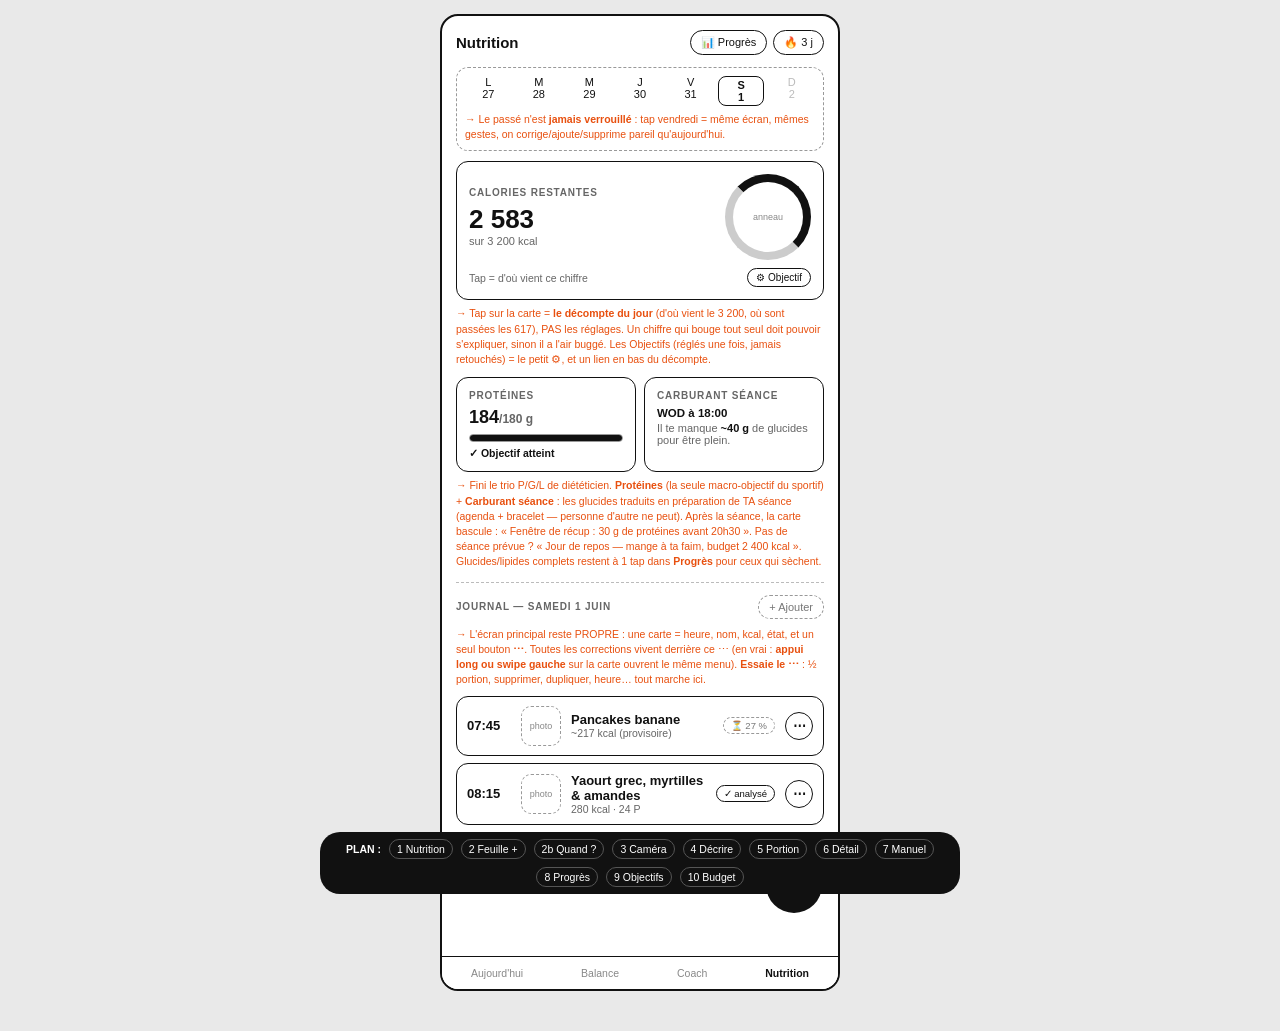
==== commit 64e4569b: "Blueprint v3.3 : tap Calories restantes → décompte transparent du budget (base + activité − mangé), " ====
--- a/blueprint-nutrition.html
+++ b/blueprint-nutrition.html
@@ -110,17 +110,24 @@
     on corrige/ajoute/supprime pareil qu'aujourd'hui.</span>
   </div>
 
-  <div class="box solid" onclick="go('goals')">
+  <div class="box solid" onclick="go('caldetail')">
     <div class="row">
       <div>
-        <div class="k">Calories restantes ⚙︎</div>
+        <div class="k">Calories restantes</div>
         <div class="big">2 583</div>
         <div style="font-size:11px;color:#666">sur 3 200 kcal</div>
       </div>
       <span class="sp"></span>
       <div class="ring">anneau</div>
     </div>
-  </div>
+    <div class="row" style="margin-top:8px">
+      <span style="font-size:10.5px;color:#666">Tap = d'où vient ce chiffre</span><span class="sp"></span>
+      <span class="chip" style="font-size:10px;padding:3px 8px" onclick="event.stopPropagation();go('goals')">⚙︎ Objectif</span>
+    </div>
+  </div>
+  <span class="note" style="margin:-4px 0 10px">→ Tap sur la carte = <b>le décompte du jour</b> (d'où vient le 3 200, où sont
+  passées les 617), PAS les réglages. Un chiffre qui bouge tout seul doit pouvoir s'expliquer, sinon il a l'air buggé.
+  Les Objectifs (réglés une fois, jamais retouchés) = le petit ⚙︎, et un lien en bas du décompte.</span>
 
   <div class="grid2">
     <div class="box solid" style="margin:0" onclick="go('trends')">
@@ -375,6 +382,38 @@
   <div class="box"><div class="k">Corrélation FLINT</div><div style="font-size:12px">Jours ≥ objectif protéines → récup moyenne <b>+9 pts</b></div></div>
 </section>
 
+<!-- ════════ 10. BUDGET DU JOUR (tap sur Calories restantes) ════════ -->
+<section class="scr" id="caldetail">
+  <div class="bar"><span class="btn" onclick="go('home')">‹</span><span class="t">Ton budget du jour</span><span></span></div>
+
+  <div class="box solid">
+    <div class="row" style="font-size:13px;padding:6px 0"><span>Base — objectif Maintien</span><span class="sp"></span><b>2 400</b></div>
+    <div class="row" style="font-size:13px;padding:6px 0;border-top:1.5px dashed #ccc"><span>+ Activité mesurée (bracelet)</span><span class="sp"></span><b>+ 800</b></div>
+    <div style="padding:0 0 6px 14px;font-size:11px;color:#666">
+      <div class="row" style="padding:2px 0"><span>Pas &amp; quotidien (en cours)</span><span class="sp"></span><span>+ 350</span></div>
+      <div class="row" style="padding:2px 0"><span>WOD 18:00 (prévu)</span><span class="sp"></span><span>+ 450</span></div>
+    </div>
+    <div class="row" style="font-size:13px;padding:6px 0;border-top:1.5px solid #111"><span><b>= Budget du jour</b></span><span class="sp"></span><b>3 200</b></div>
+    <div class="row" style="font-size:13px;padding:6px 0;cursor:pointer" onclick="go('home')"><span>− Mangé (3 repas)</span><span class="sp"></span><b>− 617</b></div>
+    <div class="row" style="padding:8px 0;border-top:2px solid #111"><span style="font-weight:800">= Restant</span><span class="sp"></span><span class="big" style="font-size:24px">2 583</span></div>
+  </div>
+  <span class="note">→ La réponse à la question que pose le tap : <b>« d'où vient ce chiffre ? »</b>. Chaque ligne est vivante :
+  l'activité monte en temps réel ; si le WOD prévu saute, le budget redescend à 20 h (et on le dit, pas de chiffre magique).
+  « Mangé » est cliquable → retour au journal. « Activité » → détail effort FLINT.</span>
+
+  <div class="box">
+    <div class="k">Projection</div>
+    <div style="font-size:12.5px">Avec ton dîner habituel (~900 kcal), tu finirais <b>~1 700 kcal sous ton budget</b> —
+    trop bas pour un jour de WOD. Ajoute une collation post-séance et un vrai dîner.</div>
+    <span class="note">→ La projection transforme le décompte en conseil : « tu peux manger normalement ce soir » —
+    c'est ÇA que l'utilisateur venait chercher en tapant.</span>
+  </div>
+
+  <span class="btn" style="width:100%;justify-content:center" onclick="go('goals')">⚙︎ Modifier mon objectif (Sèche / Maintien / Masse)</span>
+  <span class="note" style="text-align:center">→ Les réglages sont ICI, en sortie du décompte — au moment où on a compris
+  le calcul et où on a une raison de le changer. Pas en réponse au tap principal.</span>
+</section>
+
 <!-- ════════ 9. OBJECTIFS ════════ -->
 <section class="scr" id="goals">
   <div class="bar"><span class="btn" onclick="go('home')">‹</span><span class="t">Objectifs</span><span></span></div>
@@ -390,7 +429,7 @@
   <b style="align-self:center">PLAN&nbsp;:</b>
   <a onclick="go('home')">1 Nutrition</a><a onclick="openSheet()">2 Feuille +</a><a onclick="go('when')">2b Quand ?</a>
   <a onclick="go('camera')">3 Caméra</a><a onclick="go('search')">4 Décrire</a><a onclick="go('fooddetail')">5 Portion</a>
-  <a onclick="go('mealdetail')">6 Détail</a><a onclick="go('manual')">7 Manuel</a><a onclick="go('trends')">8 Progrès</a><a onclick="go('goals')">9 Objectifs</a>
+  <a onclick="go('mealdetail')">6 Détail</a><a onclick="go('manual')">7 Manuel</a><a onclick="go('trends')">8 Progrès</a><a onclick="go('goals')">9 Objectifs</a><a onclick="go('caldetail')">10 Budget</a>
 </div>
 
 <script>
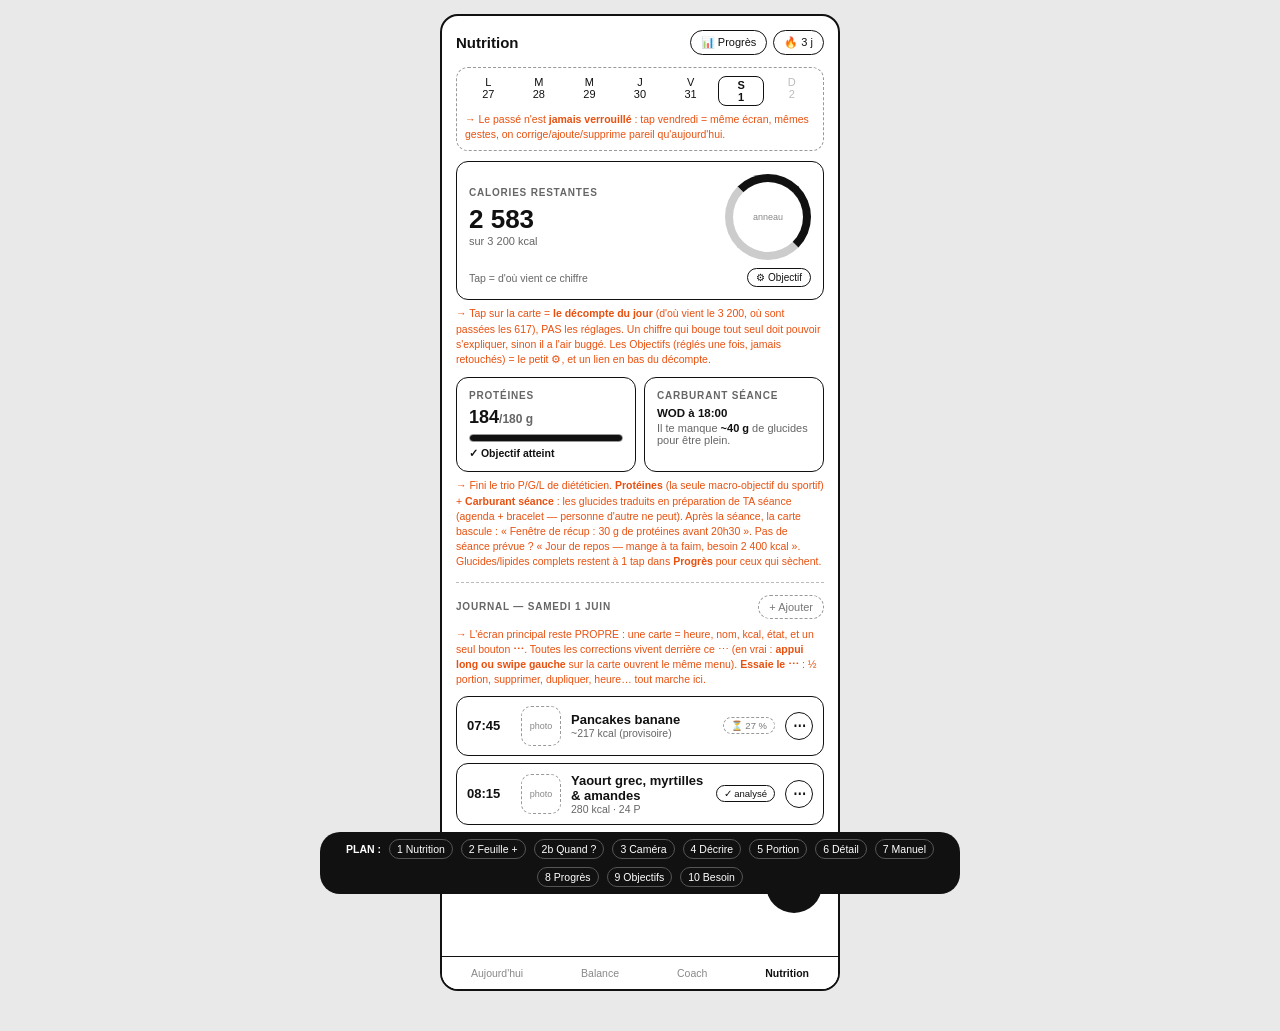
==== commit 81994006: "Blueprint v4.1 : « Budget » → « Besoin du jour » partout (vocabulaire corps, cohérent avec la page S" ====
--- a/blueprint-nutrition.html
+++ b/blueprint-nutrition.html
@@ -145,7 +145,7 @@
   <span class="note">→ Fini le trio P/G/L de diététicien. <b>Protéines</b> (la seule macro-objectif du sportif) +
   <b>Carburant séance</b> : les glucides traduits en préparation de TA séance (agenda + bracelet — personne d'autre ne peut).
   Après la séance, la carte bascule : « Fenêtre de récup : 30 g de protéines avant 20h30 ».
-  Pas de séance prévue ? « Jour de repos — mange à ta faim, budget 2 400 kcal ».
+  Pas de séance prévue ? « Jour de repos — mange à ta faim, besoin 2 400 kcal ».
   Glucides/lipides complets restent à 1 tap dans <b>Progrès</b> pour ceux qui sèchent.</span>
 
   <hr>
@@ -382,9 +382,9 @@
   <div class="box"><div class="k">Corrélation FLINT</div><div style="font-size:12px">Jours ≥ objectif protéines → récup moyenne <b>+9 pts</b></div></div>
 </section>
 
-<!-- ════════ 10. BUDGET DU JOUR (tap sur Calories restantes) ════════ -->
+<!-- ════════ 10. BESOIN DU JOUR (tap sur Calories restantes) ════════ -->
 <section class="scr" id="caldetail">
-  <div class="bar"><span class="btn" onclick="go('home')">‹</span><span class="t">Ton budget du jour</span><span></span></div>
+  <div class="bar"><span class="btn" onclick="go('home')">‹</span><span class="t">Ton besoin du jour</span><span></span></div>
 
   <div class="box solid">
     <div class="row" style="font-size:13px;padding:6px 0"><span>Base — objectif Maintien</span><span class="sp"></span><b>2 400</b></div>
@@ -393,17 +393,17 @@
       <div class="row" style="padding:2px 0"><span>Pas &amp; quotidien (en cours)</span><span class="sp"></span><span>+ 350</span></div>
       <div class="row" style="padding:2px 0"><span>WOD 18:00 (prévu)</span><span class="sp"></span><span>+ 450</span></div>
     </div>
-    <div class="row" style="font-size:13px;padding:6px 0;border-top:1.5px solid #111"><span><b>= Budget du jour</b></span><span class="sp"></span><b>3 200</b></div>
+    <div class="row" style="font-size:13px;padding:6px 0;border-top:1.5px solid #111"><span><b>= Besoin du jour</b></span><span class="sp"></span><b>3 200</b></div>
     <div class="row" style="font-size:13px;padding:6px 0;cursor:pointer" onclick="go('home')"><span>− Mangé (3 repas)</span><span class="sp"></span><b>− 617</b></div>
     <div class="row" style="padding:8px 0;border-top:2px solid #111"><span style="font-weight:800">= Restant</span><span class="sp"></span><span class="big" style="font-size:24px">2 583</span></div>
   </div>
   <span class="note">→ La réponse à la question que pose le tap : <b>« d'où vient ce chiffre ? »</b>. Chaque ligne est vivante :
-  l'activité monte en temps réel ; si le WOD prévu saute, le budget redescend à 20 h (et on le dit, pas de chiffre magique).
+  l'activité monte en temps réel ; si le WOD prévu saute, le besoin redescend à 20 h (et on le dit, pas de chiffre magique).
   « Mangé » est cliquable → retour au journal. « Activité » → détail effort FLINT.</span>
 
   <div class="box">
     <div class="k">Projection</div>
-    <div style="font-size:12.5px">Avec ton dîner habituel (~900 kcal), tu finirais <b>~1 700 kcal sous ton budget</b> —
+    <div style="font-size:12.5px">Avec ton dîner habituel (~900 kcal), tu finirais <b>~1 700 kcal sous ton besoin</b> —
     trop bas pour un jour de WOD. Ajoute une collation post-séance et un vrai dîner.</div>
     <span class="note">→ La projection transforme le décompte en conseil : « tu peux manger normalement ce soir » —
     c'est ÇA que l'utilisateur venait chercher en tapant.</span>
@@ -414,12 +414,89 @@
   le calcul et où on a une raison de le changer. Pas en réponse au tap principal.</span>
 </section>
 
-<!-- ════════ 9. OBJECTIFS ════════ -->
+<!-- ════════ 9. MES OBJECTIFS (hub) ════════ -->
 <section class="scr" id="goals">
-  <div class="bar"><span class="btn" onclick="go('home')">‹</span><span class="t">Objectifs</span><span></span></div>
-  <div class="tabs"><span class="chip">Sèche</span><span class="chip on">Maintien</span><span class="chip">Prise de masse</span></div>
-  <div class="box solid"><div class="k">Budget calorique</div><div class="big" style="font-size:20px">2 400 + activité</div></div>
-  <div class="box"><div class="k">Répartition macros</div><div style="font-size:12px">P 2 g/kg · G 45 % · L 25 % (curseurs)</div></div>
+  <div class="bar"><span class="btn" onclick="go('home')">‹</span><span class="t">Mes objectifs</span><span></span></div>
+  <div class="box solid">
+    <div class="k">Plan actuel</div>
+    <div class="row" style="font-size:13px;padding:5px 0"><span>But</span><span class="sp"></span><b id="gh1">Maintien</b></div>
+    <div class="row" style="font-size:13px;padding:5px 0;border-top:1.5px dashed #ddd"><span>Poids</span><span class="sp"></span><b id="gh2">76 kg</b></div>
+    <div class="row" style="font-size:13px;padding:5px 0;border-top:1.5px dashed #ddd"><span>Besoin du jour</span><span class="sp"></span><b id="gh3">2 400 + activité</b></div>
+    <div class="row" style="font-size:13px;padding:5px 0;border-top:1.5px dashed #ddd"><span>Protéines</span><span class="sp"></span><b id="gh4">180 g / j</b></div>
+  </div>
+  <span class="note">→ Le plan en cours, lisible en 3 secondes. Chaque ligne est tappable pour un ajustement direct
+  (mettre à jour juste le poids après une pesée, sans refaire le parcours).</span>
+  <span class="btn pri" style="width:100%;justify-content:center" onclick="go('gw1')">Revoir mes objectifs →</span>
+  <span class="note" style="text-align:center">→ Lance le parcours immersif : une question par écran, plein écran,
+  zéro formulaire. <b>Essaie-le, tout est câblé</b> (les calculs se font vraiment).</span>
+</section>
+
+<!-- ════════ 9a. WIZARD — étape 1 : le but ════════ -->
+<section class="scr" id="gw1">
+  <div class="bar"><span class="btn" onclick="go('goals')">‹</span><span class="t">Ton objectif</span><span style="font-size:11px;color:#888">● ○ ○ ○</span></div>
+  <div style="font-size:20px;font-weight:800;margin:16px 2px 14px">Qu'est-ce qu'on<br>construit ?</div>
+  <div class="qw" style="margin-bottom:8px;padding:18px" onclick="gwGoal('Sèche')">🔥 Sèche<small>perdre du gras, garder le muscle</small></div>
+  <div class="qw" style="margin-bottom:8px;padding:18px" onclick="gwGoal('Maintien')">⚖️ Maintien<small>performer à poids stable</small></div>
+  <div class="qw" style="padding:18px" onclick="gwGoal('Prise de masse')">💪 Prise de masse<small>construire du muscle</small></div>
+  <span class="note">→ Une question par écran, de grandes cartes, on avance au tap — pas de bouton « Suivant » quand le choix
+  EST la réponse. Maintien saute directement les étapes poids cible / rythme.</span>
+</section>
+
+<!-- ════════ 9b. étape 2 : poids actuel ════════ -->
+<section class="scr" id="gw2">
+  <div class="bar"><span class="btn" onclick="go('gw1')">‹</span><span class="t">Ton poids actuel</span><span style="font-size:11px;color:#888">● ● ○ ○</span></div>
+  <div style="font-size:20px;font-weight:800;margin:16px 2px 14px">Tu pèses combien<br>aujourd'hui ?</div>
+  <div class="pick" style="max-width:180px;margin:0 auto">
+    <div class="wheel" id="gww"></div>
+    <div class="sel"></div>
+  </div>
+  <div style="text-align:center;font-size:12px;color:#666;margin-top:6px">kg</div>
+  <span class="note" style="text-align:center">→ La même roue que pour l'heure — un seul geste à apprendre dans toute l'app.
+  Pré-remplie avec la dernière pesée connue.</span>
+  <div style="text-align:center;margin-top:14px"><span class="btn pri" onclick="gwW()">Continuer</span></div>
+</section>
+
+<!-- ════════ 9c. étape 3 : poids cible ════════ -->
+<section class="scr" id="gw3">
+  <div class="bar"><span class="btn" onclick="go('gw2')">‹</span><span class="t">Ton poids cible</span><span style="font-size:11px;color:#888">● ● ● ○</span></div>
+  <div style="font-size:20px;font-weight:800;margin:16px 2px 14px">Et tu veux arriver<br>à combien ?</div>
+  <div class="pick" style="max-width:180px;margin:0 auto">
+    <div class="wheel" id="gwt"></div>
+    <div class="sel"></div>
+  </div>
+  <div style="text-align:center;font-size:12px;color:#666;margin-top:6px">kg</div>
+  <div style="text-align:center;margin-top:14px"><span class="btn pri" onclick="gwT()">Continuer</span></div>
+</section>
+
+<!-- ════════ 9d. étape 4 : le rythme ════════ -->
+<section class="scr" id="gw4">
+  <div class="bar"><span class="btn" onclick="go('gw3')">‹</span><span class="t">Le rythme</span><span style="font-size:11px;color:#888">● ● ● ●</span></div>
+  <div style="font-size:20px;font-weight:800;margin:16px 2px 4px">On y va comment ?</div>
+  <div style="font-size:13px;color:#666;margin:0 2px 14px" id="gwd">−6 kg à faire</div>
+  <div class="qw" style="margin-bottom:8px;padding:16px" onclick="gwRate(0.25)">🌱 Doux — 0,25 kg / sem<small id="r1">~24 semaines</small></div>
+  <div class="qw" style="margin-bottom:8px;padding:16px" onclick="gwRate(0.5)">🎯 Standard — 0,5 kg / sem<small id="r2">~12 semaines</small></div>
+  <div class="qw" style="padding:16px" onclick="gwRate(0.75)">⚡ Agressif — 0,75 kg / sem<small id="r3">~8 semaines</small></div>
+  <span class="note">→ Le rythme est traduit en <b>durée réelle</b> calculée depuis TON delta — pas des % abstraits.
+  Garde-fou sur Agressif : « dur à tenir, et ta récup va le sentir — FLINT le verra dans ton HRV ».
+  C'est le croisement bracelet × nutrition, encore.</span>
+</section>
+
+<!-- ════════ 9e. étape 5 : le plan ════════ -->
+<section class="scr" id="gw5">
+  <div class="bar"><span class="btn" onclick="go('gw1')">‹</span><span class="t">Ton plan</span><span style="font-size:11px;color:#888">✓</span></div>
+  <div style="font-size:20px;font-weight:800;margin:16px 2px 14px">Voilà ton plan.</div>
+  <div class="box solid">
+    <div class="row" style="font-size:13px;padding:5px 0"><span>But</span><span class="sp"></span><b id="gpGoal">Sèche</b></div>
+    <div class="row" style="font-size:13px;padding:5px 0;border-top:1.5px dashed #ddd"><span>Trajet</span><span class="sp"></span><b id="gpDelta">−6 kg en ~12 sem</b></div>
+    <div class="row" style="font-size:13px;padding:5px 0;border-top:1.5px dashed #ddd"><span>Arrivée estimée</span><span class="sp"></span><b id="gpDate">—</b></div>
+    <div class="row" style="font-size:13px;padding:5px 0;border-top:1.5px solid #111"><span>Besoin quotidien</span><span class="sp"></span><b id="gpBudget">1 850 + activité</b></div>
+    <div class="row" style="font-size:13px;padding:5px 0;border-top:1.5px dashed #ddd"><span>Protéines</span><span class="sp"></span><b id="gpProt">167 g / j</b></div>
+  </div>
+  <span class="note">→ Le plan est <b>calculé, montré, expliqué</b> — pas une boîte noire. Le « + activité » reste :
+  ton besoin continue de suivre le bracelet chaque jour. Les jours de grosse séance, tu manges plus, même en sèche.</span>
+  <span class="btn pri" style="width:100%;justify-content:center" onclick="gwApply()">Valider mon plan</span>
+  <span class="note" style="text-align:center">→ Valider met à jour le hub Objectifs, le besoin du jour ET la carte Protéines.
+  Un seul plan, une seule vérité partout.</span>
 </section>
 
 <div class="toast" id="toast"><span id="toastmsg">Ajouté ✓</span><u id="toastact" onclick="toastAct()">OK</u></div>
@@ -429,7 +506,7 @@
   <b style="align-self:center">PLAN&nbsp;:</b>
   <a onclick="go('home')">1 Nutrition</a><a onclick="openSheet()">2 Feuille +</a><a onclick="go('when')">2b Quand ?</a>
   <a onclick="go('camera')">3 Caméra</a><a onclick="go('search')">4 Décrire</a><a onclick="go('fooddetail')">5 Portion</a>
-  <a onclick="go('mealdetail')">6 Détail</a><a onclick="go('manual')">7 Manuel</a><a onclick="go('trends')">8 Progrès</a><a onclick="go('goals')">9 Objectifs</a><a onclick="go('caldetail')">10 Budget</a>
+  <a onclick="go('mealdetail')">6 Détail</a><a onclick="go('manual')">7 Manuel</a><a onclick="go('trends')">8 Progrès</a><a onclick="go('goals')">9 Objectifs</a><a onclick="go('caldetail')">10 Besoin</a>
 </div>
 
 <script>
@@ -457,7 +534,9 @@
   el.innerHTML=arr.map(function(v,i){return '<div class="it" data-i="'+i+'">'+v+'</div>'}).join('');
   el.addEventListener('scroll',function(){clearTimeout(el._s);el._s=setTimeout(function(){hlWheel(el)},80)});
   el.addEventListener('click',function(e){var it=e.target.closest('.it');if(it)el.scrollTo({top:+it.dataset.i*32,behavior:'smooth'})});}
- mk('wd',DAYS);mk('wwh',range(24));mk('wwm',range(60));}
+ mk('wd',DAYS);mk('wwh',range(24));mk('wwm',range(60));
+ var kg=[];for(var i=50;i<=120;i++)kg.push(i);
+ mk('gww',kg);mk('gwt',kg);}
 function hlWheel(el){var i=Math.round(el.scrollTop/32);el.querySelectorAll('.it').forEach(function(it,j){it.classList.toggle('on',j===i)})}
 function setWheel(id,i){var el=document.getElementById(id);el.scrollTop=i*32;hlWheel(el)}
 function wheelVal(id){return Math.round(document.getElementById(id).scrollTop/32)}
@@ -521,6 +600,47 @@
  closeCtx();W={label:'Maintenant (19:32)',min:1172};addMeal(name,String(k),'✓')}
 function retimeCtx(){if(!CTX)return;RETIME=CTX;closeCtx();whenBack='home';
  go('when');setWheel('wd',0);setWheel('wwh',Math.floor(+CTX.dataset.min/60));setWheel('wwm',+CTX.dataset.min%60)}
+
+/* ── wizard objectifs ── */
+var G={goal:'Maintien',w:76,t:70,rate:0.5};
+function nfmt(n){return String(n).replace(/\B(?=(\d{3})+(?!\d))/g,' ')}
+function gwGoal(g){G.goal=g;go('gw2');setWheel('gww',G.w-50)}
+function gwW(){G.w=50+wheelVal('gww');
+ if(G.goal==='Maintien'){gw5fill();go('gw5');return}
+ var def=G.goal==='Sèche'?Math.max(50,G.w-6):Math.min(120,G.w+4);
+ go('gw3');setWheel('gwt',def-50)}
+function gwT(){G.t=50+wheelVal('gwt');
+ if(G.t===G.w){toast('Même poids = maintien — choisis Maintien à l\'étape 1, ou change la cible');return}
+ gw4fill();go('gw4')}
+function gw4fill(){var d=Math.abs(G.t-G.w);
+ document.getElementById('gwd').textContent=(G.t<G.w?'−':'+')+d+' kg à faire';
+ [['r1',0.25],['r2',0.5],['r3',0.75]].forEach(function(x){
+  document.getElementById(x[0]).textContent='~'+Math.ceil(d/x[1])+' semaines'})}
+function gwRate(r){G.rate=r;gw5fill();go('gw5')}
+function gw5fill(){
+ var base=2400,prot=Math.round(2*G.w),delta='—',date='—';
+ if(G.goal!=='Maintien'){
+  var d=Math.abs(G.t-G.w),wk=Math.ceil(d/G.rate);
+  var daily=Math.round(G.rate*7700/7/10)*10;
+  base=G.goal==='Sèche'?2400-daily:2400+daily;
+  prot=Math.round((G.goal==='Sèche'?2.2:2)*G.w);
+  delta=(G.t<G.w?'−':'+')+d+' kg en ~'+wk+' sem';
+  var end=new Date(Date.now()+wk*7*864e5);
+  var mois=['janv.','févr.','mars','avr.','mai','juin','juil.','août','sept.','oct.','nov.','déc.'];
+  date='vers le '+end.getDate()+' '+mois[end.getMonth()];
+ }
+ G.base=base;G.prot=prot;
+ document.getElementById('gpGoal').textContent=G.goal;
+ document.getElementById('gpDelta').textContent=delta;
+ document.getElementById('gpDate').textContent=date;
+ document.getElementById('gpBudget').textContent=nfmt(base)+' + activité';
+ document.getElementById('gpProt').textContent=prot+' g / j'}
+function gwApply(){
+ document.getElementById('gh1').textContent=G.goal;
+ document.getElementById('gh2').textContent=G.w+' kg';
+ document.getElementById('gh3').textContent=nfmt(G.base)+' + activité';
+ document.getElementById('gh4').textContent=G.prot+' g / j';
+ go('goals');toast('Plan enregistré ✓ — besoin du jour et carte Protéines mis à jour')}
 buildWheels();
 </script>
 </body>
